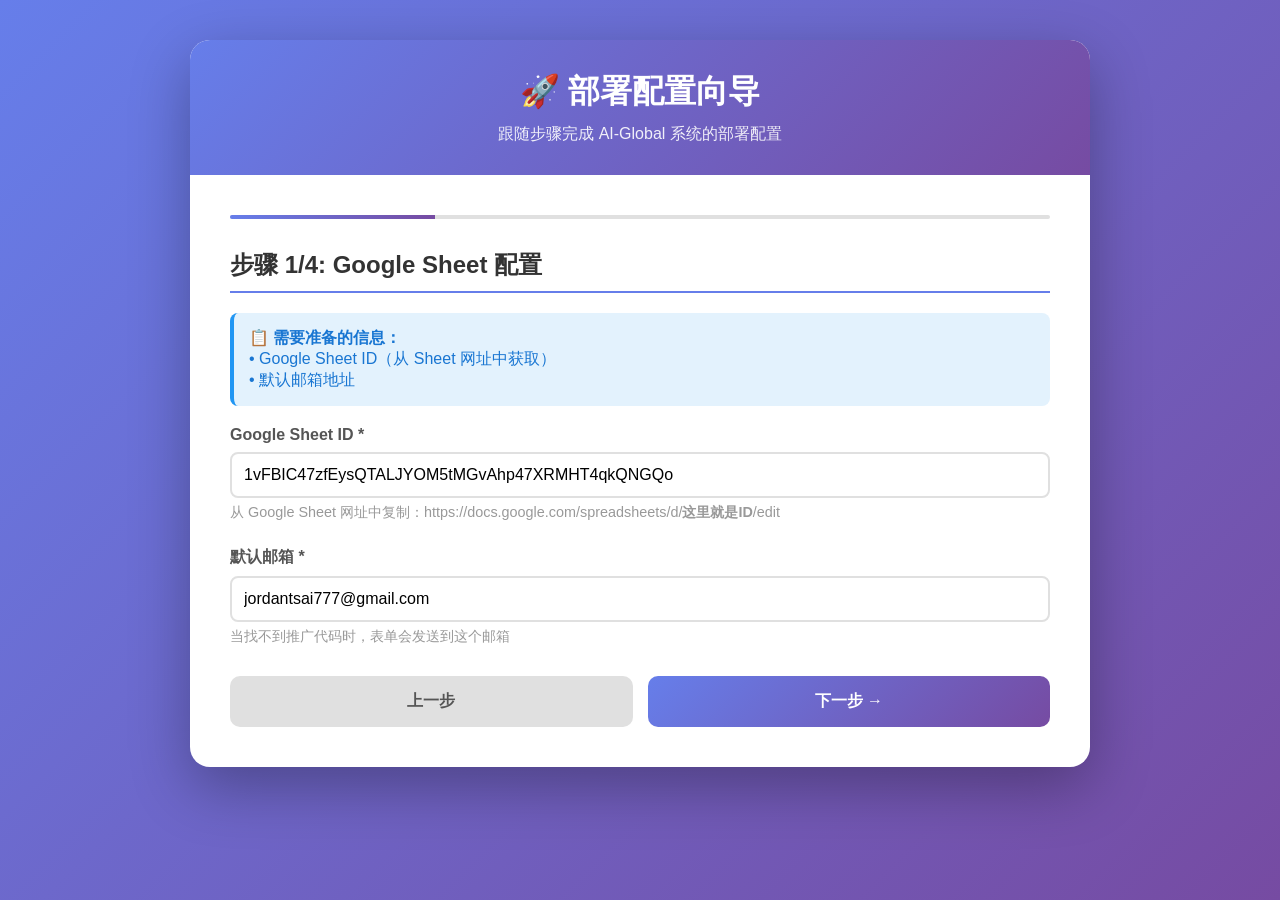
==== config-wizard.html @ 024c6c1c "Point backend to new Google Sheet and Apps Script deployment. Update SPREADSHEET_ID, GOOGLE_SCRIPT_U" ====
<!DOCTYPE html>
<html lang="zh-TW">
<head>
    <meta charset="UTF-8">
    <meta name="viewport" content="width=device-width, initial-scale=1.0">
    <title>配置向导 - AI-Global 部署助手</title>
    <style>
        * {
            margin: 0;
            padding: 0;
            box-sizing: border-box;
        }

        body {
            font-family: 'Segoe UI', Tahoma, Geneva, Verdana, sans-serif;
            background: linear-gradient(135deg, #667eea 0%, #764ba2 100%);
            min-height: 100vh;
            padding: 40px 20px;
        }

        .wizard-container {
            max-width: 900px;
            margin: 0 auto;
            background: white;
            border-radius: 20px;
            box-shadow: 0 20px 60px rgba(0, 0, 0, 0.3);
            overflow: hidden;
        }

        .wizard-header {
            background: linear-gradient(135deg, #667eea 0%, #764ba2 100%);
            color: white;
            padding: 30px;
            text-align: center;
        }

        .wizard-header h1 {
            font-size: 2rem;
            margin-bottom: 10px;
        }

        .wizard-header p {
            opacity: 0.9;
        }

        .wizard-content {
            padding: 40px;
        }

        .step {
            display: none;
            animation: fadeIn 0.5s;
        }

        .step.active {
            display: block;
        }

        @keyframes fadeIn {
            from {
                opacity: 0;
                transform: translateY(20px);
            }
            to {
                opacity: 1;
                transform: translateY(0);
            }
        }

        .step-title {
            font-size: 1.5rem;
            color: #333;
            margin-bottom: 20px;
            padding-bottom: 10px;
            border-bottom: 2px solid #667eea;
        }

        .form-group {
            margin-bottom: 25px;
        }

        .form-label {
            display: block;
            font-weight: bold;
            color: #555;
            margin-bottom: 8px;
        }

        .form-input {
            width: 100%;
            padding: 12px;
            border: 2px solid #e0e0e0;
            border-radius: 8px;
            font-size: 1rem;
            transition: border-color 0.3s;
        }

        .form-input:focus {
            outline: none;
            border-color: #667eea;
        }

        .form-hint {
            font-size: 0.9rem;
            color: #999;
            margin-top: 5px;
        }

        .button-group {
            display: flex;
            gap: 15px;
            margin-top: 30px;
        }

        .btn {
            flex: 1;
            padding: 15px 30px;
            border: none;
            border-radius: 10px;
            font-size: 1rem;
            font-weight: bold;
            cursor: pointer;
            transition: all 0.3s;
        }

        .btn-primary {
            background: linear-gradient(135deg, #667eea 0%, #764ba2 100%);
            color: white;
        }

        .btn-primary:hover {
            transform: translateY(-2px);
            box-shadow: 0 10px 20px rgba(0, 0, 0, 0.2);
        }

        .btn-secondary {
            background: #e0e0e0;
            color: #555;
        }

        .btn-secondary:hover {
            background: #d0d0d0;
        }

        .code-output {
            background: #2d2d2d;
            color: #f8f8f2;
            padding: 20px;
            border-radius: 10px;
            font-family: 'Courier New', monospace;
            font-size: 0.9rem;
            max-height: 400px;
            overflow-y: auto;
            margin: 20px 0;
            white-space: pre-wrap;
            word-break: break-all;
        }

        .copy-btn {
            background: #2ecc71;
            color: white;
            padding: 10px 20px;
            border: none;
            border-radius: 5px;
            cursor: pointer;
            font-weight: bold;
            margin-top: 10px;
        }

        .copy-btn:hover {
            background: #27ae60;
        }

        .copy-btn:active {
            transform: scale(0.95);
        }

        .alert {
            padding: 15px;
            border-radius: 8px;
            margin-bottom: 20px;
        }

        .alert-info {
            background: #e3f2fd;
            border-left: 4px solid #2196f3;
            color: #1976d2;
        }

        .alert-warning {
            background: #fff3e0;
            border-left: 4px solid #ff9800;
            color: #f57c00;
        }

        .alert-success {
            background: #e8f5e9;
            border-left: 4px solid #4caf50;
            color: #2e7d32;
        }

        .progress-bar {
            height: 4px;
            background: #e0e0e0;
            border-radius: 2px;
            overflow: hidden;
            margin-bottom: 30px;
        }

        .progress-fill {
            height: 100%;
            background: linear-gradient(90deg, #667eea 0%, #764ba2 100%);
            transition: width 0.3s;
        }

        .checklist {
            list-style: none;
            padding: 0;
        }

        .checklist li {
            padding: 10px;
            margin-bottom: 5px;
            background: #f8f9fa;
            border-radius: 5px;
            display: flex;
            align-items: center;
        }

        .checklist li:before {
            content: "✅";
            margin-right: 10px;
            font-size: 1.2rem;
        }
    </style>
</head>
<body>
    <div class="wizard-container">
        <div class="wizard-header">
            <h1>🚀 部署配置向导</h1>
            <p>跟随步骤完成 AI-Global 系统的部署配置</p>
        </div>

        <div class="wizard-content">
            <div class="progress-bar">
                <div class="progress-fill" id="progressBar" style="width: 25%"></div>
            </div>

            <!-- 步骤 1: Google Sheet -->
            <div class="step active" id="step1">
                <h2 class="step-title">步骤 1/4: Google Sheet 配置</h2>
                
                <div class="alert alert-info">
                    <strong>📋 需要准备的信息：</strong><br>
                    • Google Sheet ID（从 Sheet 网址中获取）<br>
                    • 默认邮箱地址
                </div>

                <div class="form-group">
                    <label class="form-label">Google Sheet ID *</label>
                    <input type="text" class="form-input" id="spreadsheetId" 
                           placeholder="例如: 1vFBIC47zfEysQTALJYOM5tMGvAhp47XRMHT4qkQNGQo"
                           value="1vFBIC47zfEysQTALJYOM5tMGvAhp47XRMHT4qkQNGQo">
                    <div class="form-hint">
                        从 Google Sheet 网址中复制：https://docs.google.com/spreadsheets/d/<strong>这里就是ID</strong>/edit
                    </div>
                </div>

                <div class="form-group">
                    <label class="form-label">默认邮箱 *</label>
                    <input type="email" class="form-input" id="defaultEmail" 
                           placeholder="your-email@gmail.com"
                           value="jordantsai777@gmail.com">
                    <div class="form-hint">当找不到推广代码时，表单会发送到这个邮箱</div>
                </div>

                <div class="button-group">
                    <button class="btn btn-secondary" disabled>上一步</button>
                    <button class="btn btn-primary" onclick="nextStep(2)">下一步 →</button>
                </div>
            </div>

            <!-- 步骤 2: Google Apps Script -->
            <div class="step" id="step2">
                <h2 class="step-title">步骤 2/4: Google Apps Script 配置</h2>
                
                <div class="alert alert-warning">
                    <strong>⚠️ 重要：</strong><br>
                    1. 在 Google Sheet 中打开：<strong>扩展功能 → Apps Script</strong><br>
                    2. 复制下方生成的代码<br>
                    3. 粘贴到 Apps Script 编辑器中<br>
                    4. 保存并部署为"网页应用程序"
                </div>

                <div class="code-output" id="appsScriptCode">// 正在生成代码...</div>
                
                <button class="copy-btn" onclick="copyCode('appsScriptCode')">📋 复制 Apps Script 代码</button>

                <div class="button-group">
                    <button class="btn btn-secondary" onclick="prevStep(1)">← 上一步</button>
                    <button class="btn btn-primary" onclick="nextStep(3)">下一步 →</button>
                </div>
            </div>

            <!-- 步骤 3: 网站配置 -->
            <div class="step" id="step3">
                <h2 class="step-title">步骤 3/4: 网站配置</h2>
                
                <div class="alert alert-info">
                    <strong>📝 请提供：</strong><br>
                    Google Apps Script 部署后的网页应用程序 URL
                </div>

                <div class="form-group">
                    <label class="form-label">Google Apps Script URL *</label>
                    <input type="text" class="form-input" id="scriptUrl" 
                           placeholder="https://script.google.com/macros/s/AKfycb.../exec"
                           value="https://script.google.com/macros/s/AKfycbyXER_dDeDD5a6z-gsbkXKScuXLvIXq3WhKUjJTJqOBAXcRB_bGE_0tkKKG9jQu9Ey7kA/exec">
                    <div class="form-hint">
                        从 Apps Script 部署后获得的 URL（以 .../exec 结尾）
                    </div>
                </div>

                <div class="button-group">
                    <button class="btn btn-secondary" onclick="prevStep(2)">← 上一步</button>
                    <button class="btn btn-primary" onclick="nextStep(4)">生成配置 →</button>
                </div>
            </div>

            <!-- 步骤 4: 完成 -->
            <div class="step" id="step4">
                <h2 class="step-title">步骤 4/4: 完成配置</h2>
                
                <div class="alert alert-success">
                    <strong>🎉 配置已生成！</strong><br>
                    按照下方说明更新文件并部署到 GitHub Pages
                </div>

                <h3 style="margin: 20px 0 10px;">✅ 需要更新的文件：</h3>
                <ul class="checklist">
                    <li>google-apps-script-updated.js（已在步骤2复制）</li>
                    <li>script.js（更新 GOOGLE_SCRIPT_URL）</li>
                </ul>

                <h3 style="margin: 20px 0 10px;">📝 script.js 配置代码：</h3>
                <div class="code-output" id="scriptJsCode">// 正在生成代码...</div>
                <button class="copy-btn" onclick="copyCode('scriptJsCode')">📋 复制 script.js 配置</button>

                <h3 style="margin: 30px 0 10px;">🚀 部署命令：</h3>
                <div class="code-output" id="deployCommands">git add .
git commit -m "Update configuration for deployment"
git push origin master</div>
                <button class="copy-btn" onclick="copyCode('deployCommands')">📋 复制部署命令</button>

                <div class="alert alert-info" style="margin-top: 30px;">
                    <strong>💡 下一步：</strong><br>
                    1. 更新 script.js 文件（第 326 行）<br>
                    2. 运行上方的部署命令<br>
                    3. 等待 1-3 分钟，访问：<br>
                    <strong>https://ifittw01-ai.github.io/AI-auto-global/</strong>
                </div>

                <div class="button-group">
                    <button class="btn btn-secondary" onclick="prevStep(3)">← 上一步</button>
                    <button class="btn btn-primary" onclick="location.reload()">🔄 重新配置</button>
                </div>
            </div>
        </div>
    </div>

    <script>
        let currentStep = 1;
        const totalSteps = 4;

        function updateProgress() {
            const progress = (currentStep / totalSteps) * 100;
            document.getElementById('progressBar').style.width = progress + '%';
        }

        function nextStep(step) {
            // 验证当前步骤
            if (currentStep === 1) {
                const spreadsheetId = document.getElementById('spreadsheetId').value.trim();
                const defaultEmail = document.getElementById('defaultEmail').value.trim();
                
                if (!spreadsheetId || !defaultEmail) {
                    alert('请填写所有必填项！');
                    return;
                }
            }

            if (currentStep === 2) {
                generateAppsScriptCode();
            }

            if (currentStep === 3) {
                const scriptUrl = document.getElementById('scriptUrl').value.trim();
                if (!scriptUrl) {
                    alert('请填写 Google Apps Script URL！');
                    return;
                }
                generateFinalConfig();
            }

            // 切换步骤
            document.getElementById('step' + currentStep).classList.remove('active');
            currentStep = step;
            document.getElementById('step' + currentStep).classList.add('active');
            updateProgress();
            
            // 滚动到顶部
            window.scrollTo({ top: 0, behavior: 'smooth' });
        }

        function prevStep(step) {
            document.getElementById('step' + currentStep).classList.remove('active');
            currentStep = step;
            document.getElementById('step' + currentStep).classList.add('active');
            updateProgress();
            window.scrollTo({ top: 0, behavior: 'smooth' });
        }

        function generateAppsScriptCode() {
            const spreadsheetId = document.getElementById('spreadsheetId').value.trim();
            const defaultEmail = document.getElementById('defaultEmail').value.trim();
            
            const code = `// 配置更新提示：
// 请将以下两行复制到 google-apps-script-updated.js 中：

// 第 22 行：
const SPREADSHEET_ID = '${spreadsheetId}';

// 第 24 行：
const DEFAULT_EMAIL = '${defaultEmail}';

// 或者直接在 google-apps-script-updated.js 文件中手动修改这两行。`;
            
            document.getElementById('appsScriptCode').textContent = code;
        }

        function generateFinalConfig() {
            const scriptUrl = document.getElementById('scriptUrl').value.trim();
            
            const scriptJsCode = `// 在 script.js 第 326 行，更新为：
const GOOGLE_SCRIPT_URL = '${scriptUrl}';`;
            
            document.getElementById('scriptJsCode').textContent = scriptJsCode;
        }

        function copyCode(elementId) {
            const codeElement = document.getElementById(elementId);
            const text = codeElement.textContent;
            
            navigator.clipboard.writeText(text).then(() => {
                const btn = event.target;
                const originalText = btn.textContent;
                btn.textContent = '✅ 已复制！';
                btn.style.background = '#27ae60';
                
                setTimeout(() => {
                    btn.textContent = originalText;
                    btn.style.background = '#2ecc71';
                }, 2000);
            }).catch(err => {
                alert('复制失败，请手动复制代码');
            });
        }

        // 页面加载时初始化
        updateProgress();
    </script>
</body>
</html>
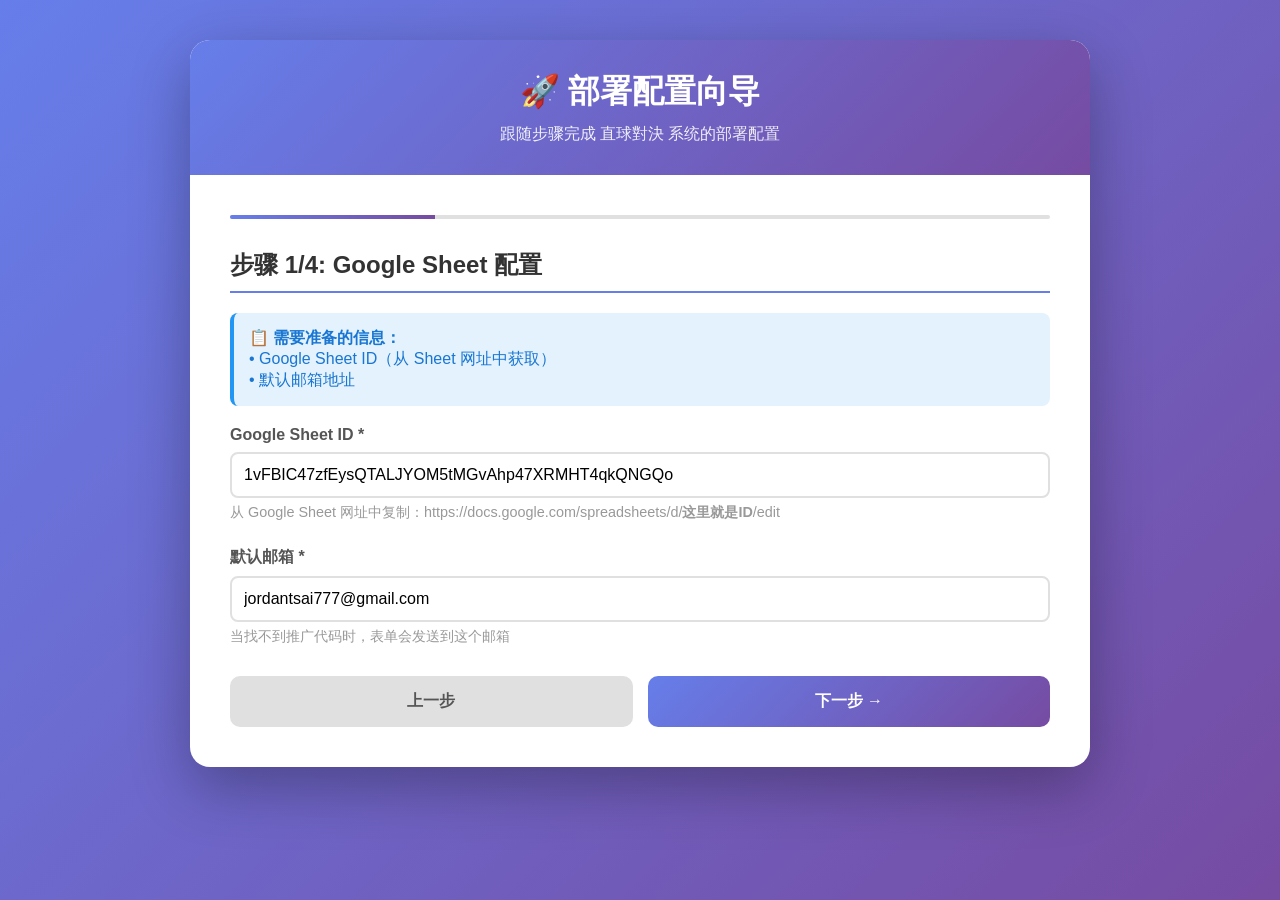
==== commit d3053456: "Replace remaining AI branding with 直球對決. Update front-page copy, admin titles, translations, and cus" ====
--- a/config-wizard.html
+++ b/config-wizard.html
@@ -3,7 +3,7 @@
 <head>
     <meta charset="UTF-8">
     <meta name="viewport" content="width=device-width, initial-scale=1.0">
-    <title>配置向导 - AI-Global 部署助手</title>
+    <title>配置向导 - 直球對決 部署助手</title>
     <style>
         * {
             margin: 0;
@@ -238,7 +238,7 @@
     <div class="wizard-container">
         <div class="wizard-header">
             <h1>🚀 部署配置向导</h1>
-            <p>跟随步骤完成 AI-Global 系统的部署配置</p>
+            <p>跟随步骤完成 直球對決 系统的部署配置</p>
         </div>
 
         <div class="wizard-content">
